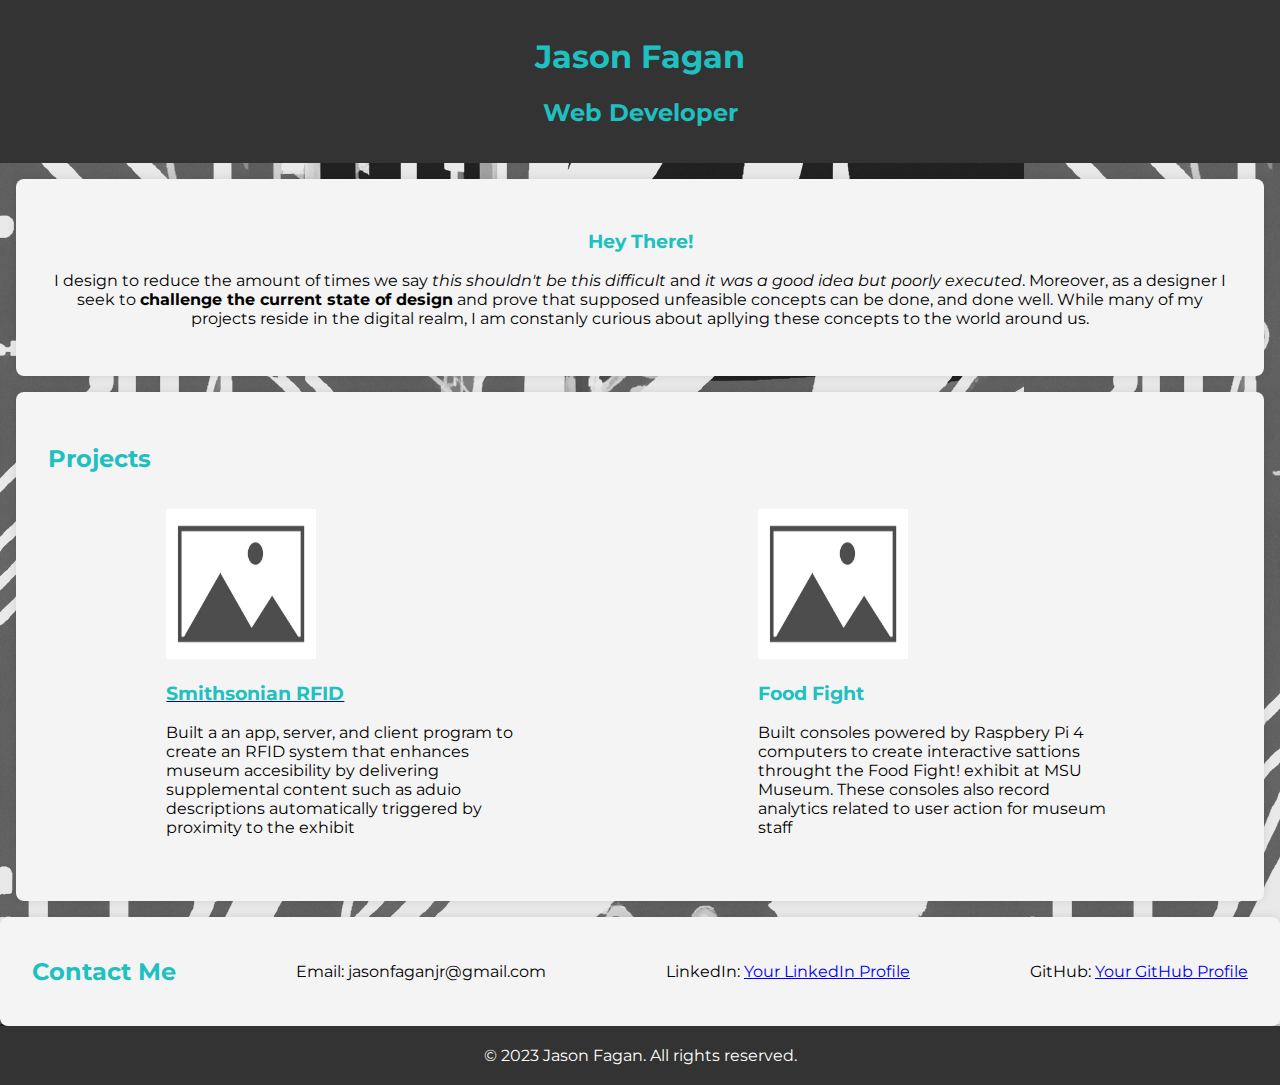
==== index.html @ cc22b6d1 "testing pages" ====
<!DOCTYPE html>
<html lang="en">
<head>
    <meta charset="UTF-8">
    <meta name="viewport" content="width=device-width, initial-scale=1.0">
    <title>MountainMan</title>
    <link rel="stylesheet" href="../css/home.css">
</head>
<body>

    <header>
        <h1>Jason Fagan</h1> <h2>Web Developer</h2>
        
    </header>

    <section id="about">
        <h3>Hey There!</h3>
        <p>
             I design to reduce the amount of times we say <em>this shouldn't be this difficult </em>and <em>it was a good idea but poorly executed</em>. Moreover,
            as a designer I seek to <strong>challenge the current state of design</strong> and prove that supposed unfeasible concepts can be done, and done well. While many 
            of my projects reside in the digital realm, I am constanly curious about apllying these concepts to the world around us.
    </section>

    <section id="projects">
        <h2>Projects</h2>
        <div class="projects">
            <div class="project">
                <a href="./project1.html"><img id="projectPic" src="../assets/placeholder.jpg" alt="RFID Reader" width="150" height="150">
                <h3>Smithsonian RFID</h3></a>
                <p>Built a an app, server, and client program to create an RFID system that enhances museum accesibility
                    by delivering supplemental content such as aduio descriptions automatically triggered by proximity to the exhibit
                </p>
            </div>
            <div class="project">
                <img id="projectPic" src="../assets/placeholder.jpg" alt="Food Fight Exhibit Image" width="150" height="150">
                <h3>Food Fight</h3>
                <p>Built consoles powered by Raspbery Pi 4 computers to create interactive sattions throught the Food Fight! exhibit at MSU Museum.
                     These consoles also record analytics related to user action for museum staff</p>
            </div>
            <!-- Add more project divs as needed -->
        </div>
    </section>

    <section id="contact">
        <h2>Contact Me</h2>
        <p>Email: jasonfaganjr@gmail.com</p>
        <p>LinkedIn: <a href="https://www.linkedin.com/in/jason-fagan-252bb31b8/" target="_blank">Your LinkedIn Profile</a></p>
        <p>GitHub: <a href="https://github.com/your-github-profile" target="_blank">Your GitHub Profile</a></p>
    </section>

    <footer>
        <p>&copy; 2023 Jason Fagan. All rights reserved.</p>
    </footer>

</body>
</html>
---- css/home.css ----
@import url('https://fonts.googleapis.com/css2?family=Montserrat:ital,wght@0,200;0,300;0,400;0,500;0,700;1,200;1,300;1,400;1,500&family=Pacifico&display=swap');

html{
    font-family: "Montserrat";
}
body {
    
    margin: 0;
    padding: 0;
    box-sizing: border-box;
    background-image: url("../assets/homeBackground.png");
    background-size: auto;
    background-repeat: repeat;
    background-color: rgba(255, 255, 255, 0.4);
   
    
}

header {
    background-color: #333;
    color: white;
    text-align: center;
    padding: 1em;
}

section {
    padding: 2em;
    margin: 1rem;
    background-color: #f4f4f4;
    border-radius: 8px;
    box-shadow: 0 0 10px rgba(0, 0, 0, 0.1);
}

h1, h2, h3 {
    color:rgb(31, 192, 192);
}

.projects {
    display: flex;
    flex-wrap: wrap;
    justify-content: space-around;
}

.project {
    width: 30%;
    margin: 1em;
}

#projectPic {
    overflow: hidden;
}

#about{
    text-align: center;
}

#contact {
    margin: auto;
    max-height: 5vh;
    min-height: 3vh;
    display: flex;
    flex-direction: row;
        justify-content: space-between;
        align-items: center;
}


footer {
    text-align: center;
    padding: .25em;
    background-color: #333;
    color: white;
}
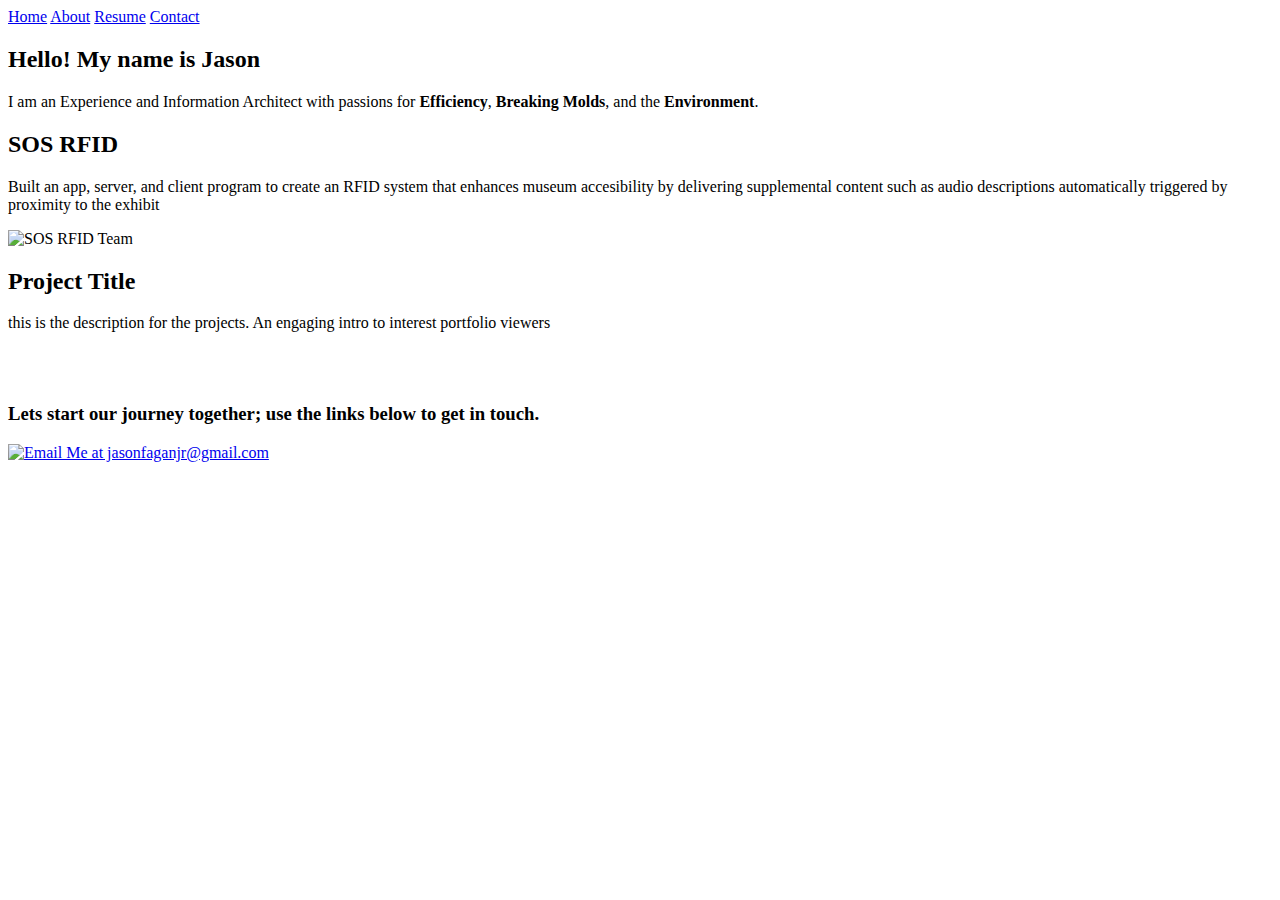
==== commit 1580ace2: "New Site ("ReSummit")" ====
--- a/index.html
+++ b/index.html
@@ -1,56 +1,62 @@
-<!DOCTYPE html>
-<html lang="en">
-<head>
-    <meta charset="UTF-8">
-    <meta name="viewport" content="width=device-width, initial-scale=1.0">
-    <title>MountainMan</title>
-    <link rel="stylesheet" href="../css/home.css">
-</head>
-<body>
-
-    <header>
-        <h1>Jason Fagan</h1> <h2>Web Developer</h2>
-        
-    </header>
-
-    <section id="about">
-        <h3>Hey There!</h3>
-        <p>
-             I design to reduce the amount of times we say <em>this shouldn't be this difficult </em>and <em>it was a good idea but poorly executed</em>. Moreover,
-            as a designer I seek to <strong>challenge the current state of design</strong> and prove that supposed unfeasible concepts can be done, and done well. While many 
-            of my projects reside in the digital realm, I am constanly curious about apllying these concepts to the world around us.
-    </section>
-
-    <section id="projects">
-        <h2>Projects</h2>
-        <div class="projects">
-            <div class="project">
-                <a href="./project1.html"><img id="projectPic" src="../assets/placeholder.jpg" alt="RFID Reader" width="150" height="150">
-                <h3>Smithsonian RFID</h3></a>
-                <p>Built a an app, server, and client program to create an RFID system that enhances museum accesibility
-                    by delivering supplemental content such as aduio descriptions automatically triggered by proximity to the exhibit
-                </p>
-            </div>
-            <div class="project">
-                <img id="projectPic" src="../assets/placeholder.jpg" alt="Food Fight Exhibit Image" width="150" height="150">
-                <h3>Food Fight</h3>
-                <p>Built consoles powered by Raspbery Pi 4 computers to create interactive sattions throught the Food Fight! exhibit at MSU Museum.
-                     These consoles also record analytics related to user action for museum staff</p>
-            </div>
-            <!-- Add more project divs as needed -->
-        </div>
-    </section>
-
-    <section id="contact">
-        <h2>Contact Me</h2>
-        <p>Email: jasonfaganjr@gmail.com</p>
-        <p>LinkedIn: <a href="https://www.linkedin.com/in/jason-fagan-252bb31b8/" target="_blank">Your LinkedIn Profile</a></p>
-        <p>GitHub: <a href="https://github.com/your-github-profile" target="_blank">Your GitHub Profile</a></p>
-    </section>
-
-    <footer>
-        <p>&copy; 2023 Jason Fagan. All rights reserved.</p>
-    </footer>
-
-</body>
-</html>
+<!DOCTYPE html>
+<html lang="en">
+<head>
+    <meta charset="UTF-8">
+    <meta name="viewport" content="width=device-width, initial-scale=1.0">
+    <title>reSummit</title>
+    
+    <link rel="stylesheet" href="./test.css">
+</head>
+<body id="body">
+    
+    <nav>
+        
+            <a href="#" class="navLink" id="homeLink">Home</a>
+            <a href="#" class="navLink" id="aboutLink">About</a>
+            <a href="#" class="navLink"  id="projectsLink">Resume</a>
+            <!--<a href="#" class="navLink" id="resumeLink">Resume</a>-->
+            <a href="#contact" class="navLink" id="contactLink">Contact</a>
+        
+    </nav>
+    <div id="homePara">
+        <section id="homeIntro">
+            <h2 id="nameIntro">Hello! My name is <strong>Jason</strong></h2>
+            <p id="descIntro">I am an Experience and Information Architect with passions for <strong>Efficiency</strong>,  <strong>Breaking Molds</strong>,  and the <strong>Environment</strong>.</p>
+        </section>
+        <section id="featuredProject">
+            <div>
+                <h2>SOS RFID</h2>
+            <p>Built an app, server, and client program to create an RFID system that enhances museum accesibility by delivering supplemental content such as audio descriptions automatically triggered by proximity to the exhibit </p>
+        </div>
+        <img src="./assets/Team at Smithsonian Event 4.19.23.JPG" alt="SOS RFID Team">
+        </section>
+        <section id="featuredProject2">
+            <div>
+                <h2>Project Title</h2>
+                <p>this is the description for the projects. An engaging intro to interest portfolio viewers</p>
+            </div>
+            <img src="" alt="">
+        </section>
+    </div>
+    <div id="mountains">
+        
+    </div>
+
+    <div id="contact">
+        <img src="./assets/portfolioContactMen.svg" alt="">
+        <h3>Lets start our journey together; use the links below to get in touch.</h3>
+        
+    </div>
+    <div id="links">
+        <p><a href="mailto:jasonfaganjr@gmail.com"><img src="./assets/emailIcon.png" alt="Email Me at jasonfaganjr@gmail.com" width="60vw"></a></p>
+        <p> <a href="https://www.linkedin.com/in/jason-fagan-252bb31b8/" target="_blank"><img src="./assets/LI-In-Bug.png" alt="" width="60vw"></a></p>
+        <p><a href="https://github.com/TheMagicHands/" target="_blank"><img src="./assets/github-mark-white.png" alt="" width="60vw"></a></p>
+    </div>
+    <!--
+    <footer>
+        <p>&copy; 2024 Your Website. All rights reserved.</p>
+    </footer>
+    -->
+   <script src="./test.js"></script>
+</body>
+</html>
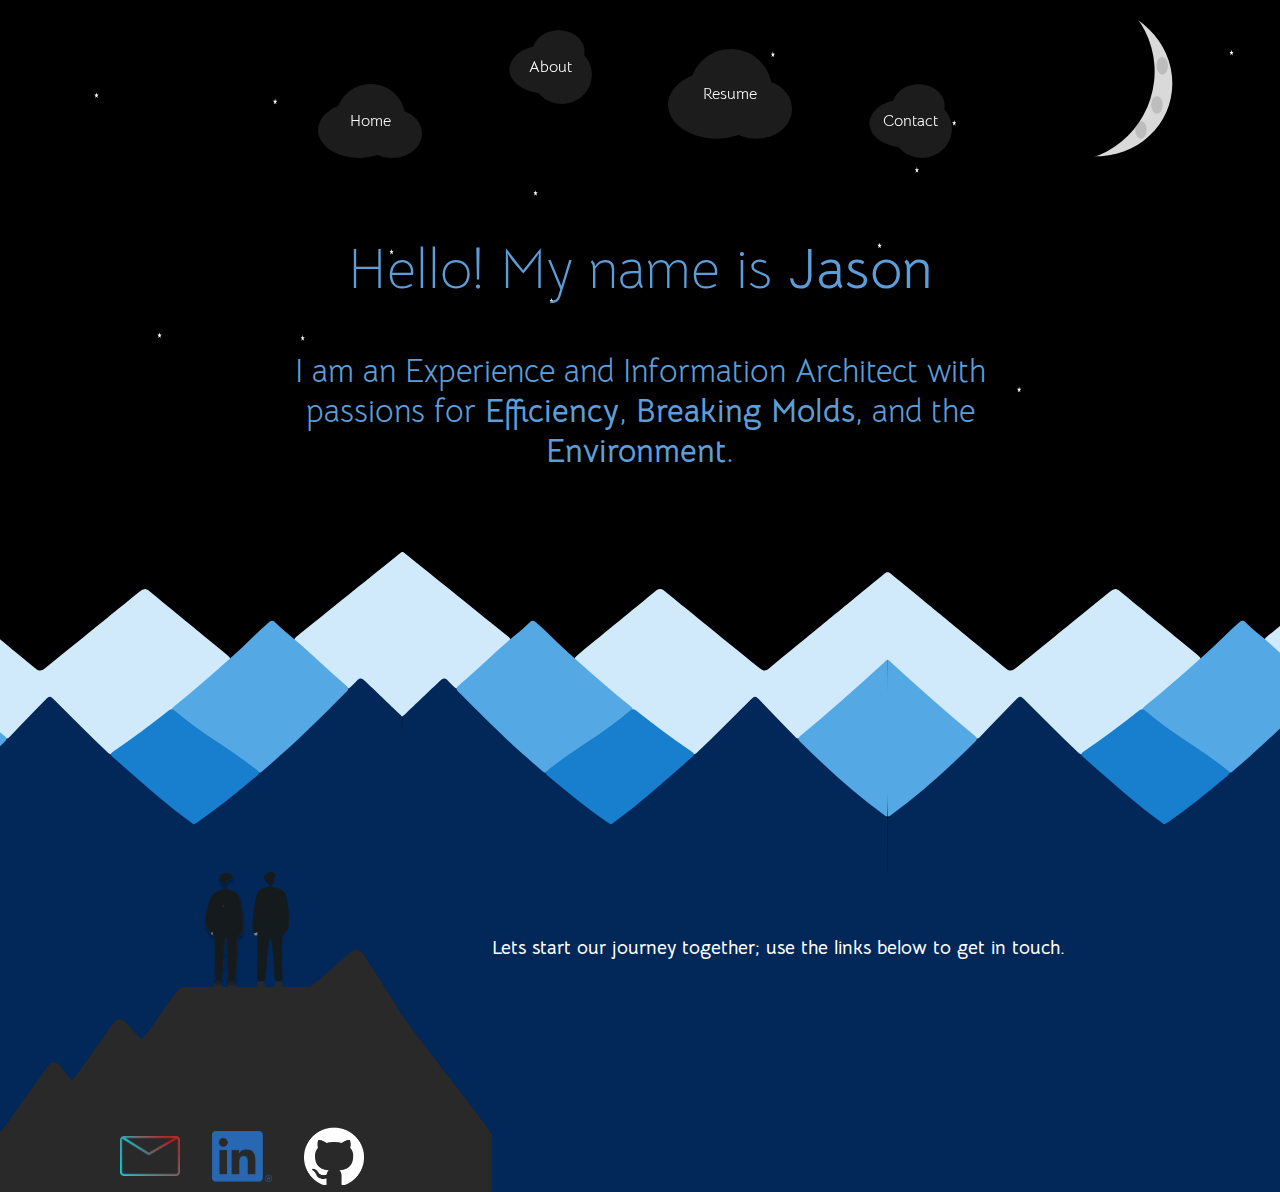
==== commit 80e468f7: "moved assets to assets folder; renamed index files within index.html" ====
--- a/index.html
+++ b/index.html
@@ -5,7 +5,7 @@
     <meta name="viewport" content="width=device-width, initial-scale=1.0">
     <title>reSummit</title>
     
-    <link rel="stylesheet" href="./test.css">
+    <link rel="stylesheet" href="./index.css">
 </head>
 <body id="body">
     
@@ -57,6 +57,6 @@
         <p>&copy; 2024 Your Website. All rights reserved.</p>
     </footer>
     -->
-   <script src="./test.js"></script>
+   <script src="./index.js"></script>
 </body>
 </html>
--- a/index.css
+++ b/index.css
@@ -0,0 +1,241 @@
+ /* Add your CSS styles here */
+ @import url('https://fonts.googleapis.com/css2?family=Bellota+Text:ital,wght@0,300;0,400;0,700;1,300;1,400;1,700&family=Montserrat:ital,wght@0,200;0,300;0,400;0,500;0,700;1,200;1,300;1,400;1,500&family=Pacifico&display=swap');
+ body {
+     
+     margin: 0;
+     padding: 0;
+ }
+
+ header {
+     background-color: #333;
+     color: #fff;
+     padding: 10px;
+     text-align: center;
+ }
+
+ nav {
+     background-color: none;
+     padding: 10px;
+     margin-top: 20px;
+     text-align: center;
+     display: flex;
+     flex-direction: row;
+     justify-content: center;
+     align-items: center;
+     height: 8rem;
+     position: sticky;
+     top:0rem;
+     z-index: 10;
+ }
+
+ nav ul {
+     list-style-type: none;
+     margin: 0;
+     padding: 0;
+     text-align: center;
+     display: flex;
+     flex-direction: row;
+ }
+
+ nav ul li {
+     
+     margin-right: 10px;
+ }
+
+ nav a {
+     text-decoration: none;
+     color: #333;
+     padding: 5px 10px;
+     height: 4rem;
+     width: 10rem;
+     
+ }
+
+ nav a:hover {
+     
+     color: #54A9E4;
+ }
+
+ .navLink{
+     
+     background-size: contain;
+     background-repeat: no-repeat;
+     position: relative;
+     background-position: center;
+     overflow: visible;
+     text-align: center;
+     line-height: 4rem;
+     color: #fff;
+ }
+
+ #homeLink{
+     background-image: url(./assets/homeCloudDark.svg);
+     align-self: flex-end;
+ }
+
+ #aboutLink{
+     background-image: url(./assets/aboutCloudDark.svg);
+     align-self: flex-start;
+ }
+
+ #projectsLink{
+     background-image: url(./assets/projectsCloudDark.svg);
+     align-self: center;
+     height: 5rem;
+     line-height: 5rem;
+ }
+
+ #resumeLink{
+     background-image: url(./assets/homeCloudDark.svg);
+     align-self: flex-start;
+ }
+
+ #contactLink{
+     background-image: url(./assets/aboutCloudDark.svg);
+     align-self: flex-end;
+ }
+
+ section {
+     padding: 20px;
+ }
+
+
+ html{
+     background-image: url(./assets/portfolioBackground.svg);
+     background-size: cover;
+     background-attachment:fixed;
+     font-family: "Bellota Text", Arial, Helvetica, sans-serif;
+     scroll-behavior: smooth;
+     scrollbar-width: none; /* Firefox */
+     -ms-overflow-style: none;
+ }
+
+ #homeIntro{
+    scroll-snap-align: start;
+     margin: auto;
+     width: 60%;
+     color: #5B9ED9;
+     text-align: center;
+     font-family: "Bellota Text", Arial, Helvetica, sans-serif;
+
+     #nameIntro{
+         font-size: 3.5rem;
+         font-weight: 300;
+     }
+
+     #descIntro{
+         font-size: 2rem;
+     }
+ }
+
+ #homePara{
+     overflow-y: scroll;
+     max-height: 20rem;
+ }
+
+ #featuredProject{
+    scroll-snap-align: start;
+     color: #fff;
+     margin-left: 15%;
+     margin-right: 15%;
+     margin-top: .5rem;
+     border-radius: 30px;
+     background-color: #022859;
+     display: flex;
+     flex-direction: row;
+     width: 40%;
+
+     img{
+        height: 15rem;
+        max-width: 50%;
+        border-radius: 10px;
+     }
+ }
+
+ #featuredProject2{
+    scroll-snap-align: start;
+    color: #fff;
+    margin-left: 45%;
+    margin-right: 15%;
+    margin-top: 3rem;
+    border-radius: 30px;
+    background-color: #022859;
+    display: flex;
+    flex-direction: row;
+    width: 40%;
+
+    img{
+       height: 15rem;
+       max-width: 50%;
+       border-radius: 10px;
+    }
+}
+
+ 
+
+ #mountains{
+     position:relative;
+     top: 4rem;
+     
+     perspective: 2rem;
+     width: 100%;
+     height: 20rem;
+     background-image: url(./assets/portHomeMountains.svg);
+     background-size: cover;
+     z-index: 1;
+
+     
+     
+ }
+
+ #contact {
+     width: 100%;
+     background-color: #022859;
+     color: #fff;
+     overflow: visible;
+     position: relative;
+     top: 4rem;
+     img{
+         object-fit: contain;
+         height: 20rem;
+     }
+     z-index: 5;
+     display: flex;
+     flex-direction: row;
+     text-align: end;
+
+     h3{
+         margin-top: 5%;
+         font-weight: 900;
+     }
+ }
+
+ #links{
+     padding-left: 5rem;
+     z-index: 6;
+     position: relative;
+     text-align: center;
+     top: 0rem;
+     margin: .5rem;
+     max-height: 5vh;
+     min-height: 3vh;
+     display: flex;
+     flex-direction: row;
+         justify-content: flex-start;
+         align-items: center;
+     border-bottom: 0px;
+     border-radius: 10px;
+
+     a{
+         padding-left: 2rem;
+     }
+ }
+ footer {
+     background-color: #333;
+     color: #fff;
+     padding: 10px;
+     text-align: center;
+     position: fixed;
+     bottom: 0;
+     width: 100%;
+ }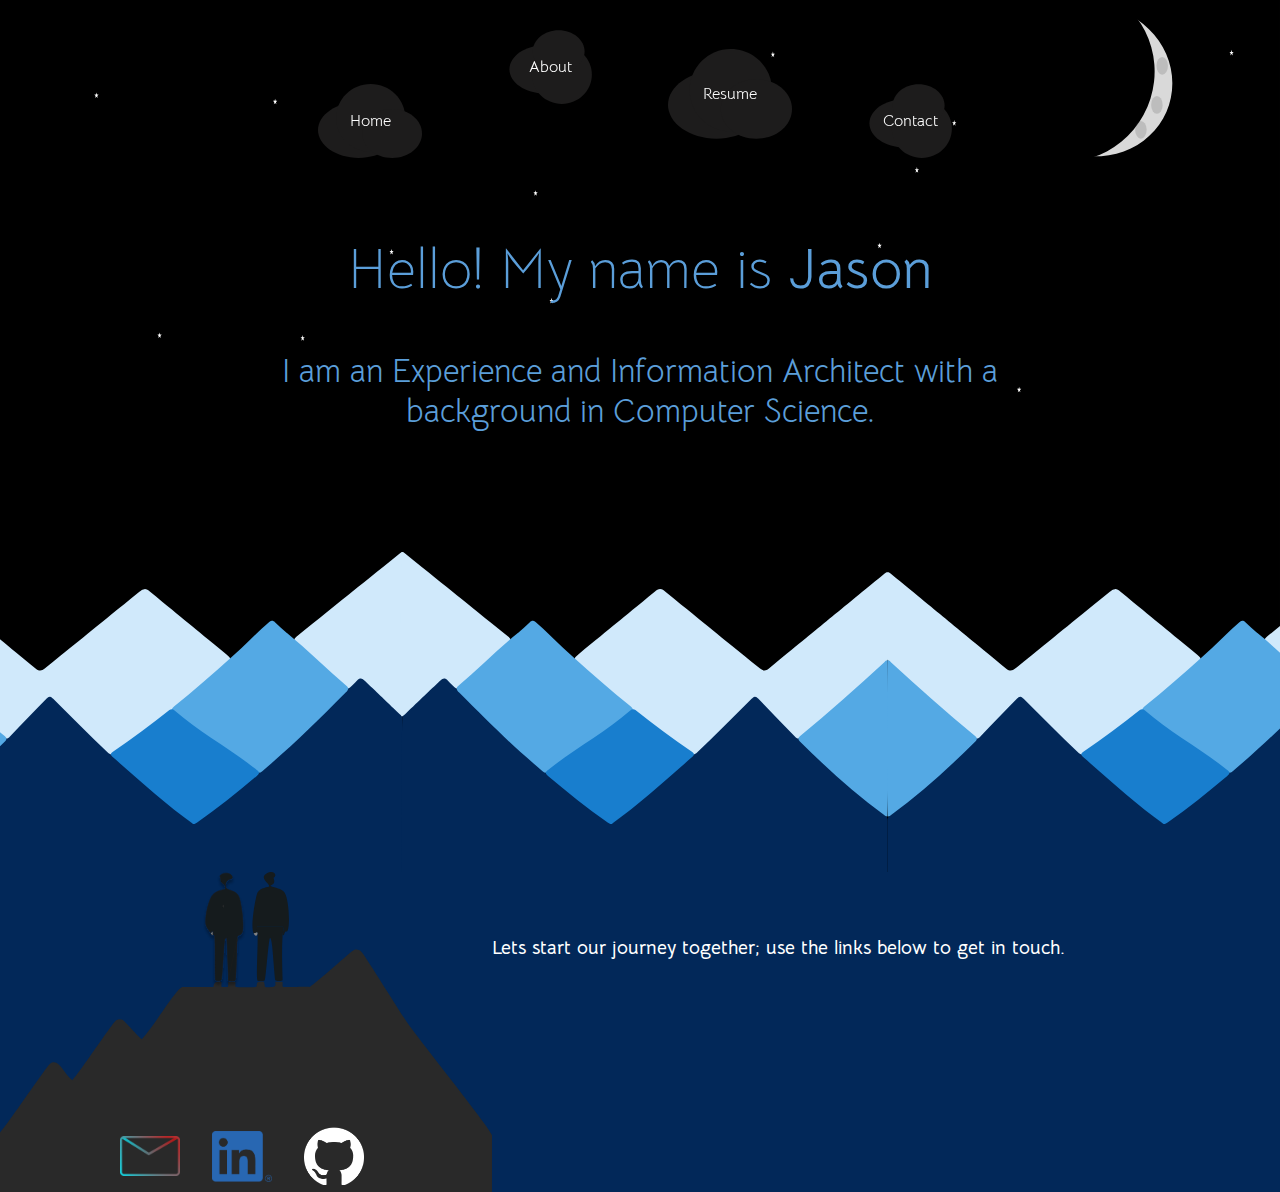
==== commit 0d89faec: "updating intro blurb on home page. Felt a little corny." ====
--- a/index.html
+++ b/index.html
@@ -13,7 +13,7 @@
         
             <a href="#" class="navLink" id="homeLink">Home</a>
             <a href="#" class="navLink" id="aboutLink">About</a>
-            <a href="#" class="navLink"  id="projectsLink">Resume</a>
+            <a href="./resume.html" class="navLink"  id="projectsLink">Resume</a>
             <!--<a href="#" class="navLink" id="resumeLink">Resume</a>-->
             <a href="#contact" class="navLink" id="contactLink">Contact</a>
         
@@ -21,21 +21,21 @@
     <div id="homePara">
         <section id="homeIntro">
             <h2 id="nameIntro">Hello! My name is <strong>Jason</strong></h2>
-            <p id="descIntro">I am an Experience and Information Architect with passions for <strong>Efficiency</strong>,  <strong>Breaking Molds</strong>,  and the <strong>Environment</strong>.</p>
+            <p id="descIntro">I am an Experience and Information Architect with a background in Computer Science.</p>
         </section>
         <section id="featuredProject">
             <div>
                 <h2>SOS RFID</h2>
             <p>Built an app, server, and client program to create an RFID system that enhances museum accesibility by delivering supplemental content such as audio descriptions automatically triggered by proximity to the exhibit </p>
         </div>
-        <img src="./assets/Team at Smithsonian Event 4.19.23.JPG" alt="SOS RFID Team">
+        <img src="./assets/sosRFID.png" alt="SOS RFID Team">
         </section>
         <section id="featuredProject2">
             <div>
-                <h2>Project Title</h2>
-                <p>this is the description for the projects. An engaging intro to interest portfolio viewers</p>
+                <h2><strong>Food Fight!</strong> Labels</h2>
+                <p>Created interactive digital labels for Food Fight! Exhibit. Labels are comprised of a screen, Raspberry Pi, and a RFID Module. The label software is built with Python TKinter. </p>
             </div>
-            <img src="" alt="">
+            <img src="./assets/foodFightLogo.png" alt="">
         </section>
     </div>
     <div id="mountains">
--- a/index.css
+++ b/index.css
@@ -146,9 +146,10 @@
      width: 40%;
 
      img{
-        height: 15rem;
+        height: 10rem;
         max-width: 50%;
         border-radius: 10px;
+        padding: 10px;
      }
  }
 
@@ -165,7 +166,7 @@
     width: 40%;
 
     img{
-       height: 15rem;
+       height: 10rem;
        max-width: 50%;
        border-radius: 10px;
     }
